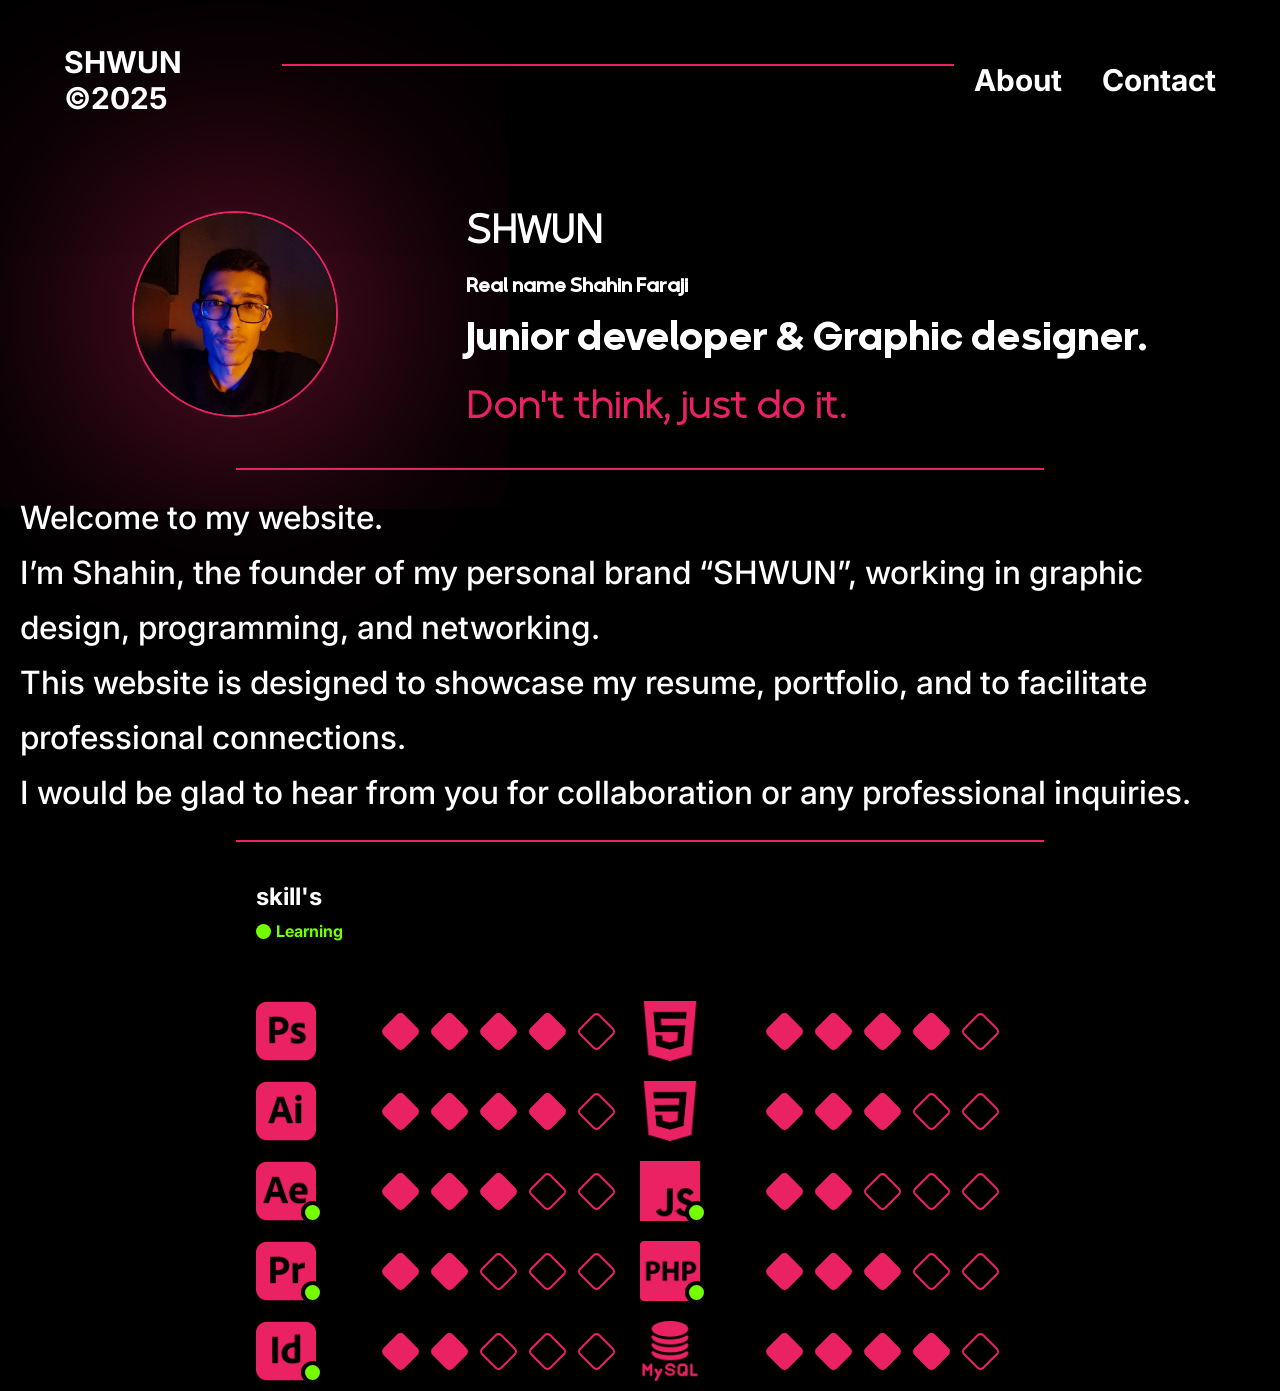
==== about.html @ 66fabd01 "Verstion one resume" ====
<!DOCTYPE html>
<html lang="en">
<link rel="stylesheet" href="style.css">
<link rel="icon" href="Image/Logo/Red_Old.png">

<head>
    <meta charset="UTF-8">
    <meta name="viewport" content="width=device-width, initial-scale=1.0">
    <title>SHWUN | About</title>
</head>

<body>
    <header>
        <div class="Nav_bar">
            <nav>
                <ul>
                    <li><a href="index.html" id="Home">SHWUN ©2025</a></li>
                    <hr>
                    <li><a href="">About</a></li>
                    <li><a href="">Contact</a></li>
                </ul>
            </nav>
        </div>
    </header>
    <section class="Ab">
        <div class="Intro2">
            <img src="Image/Profile/face.jpg" width="202" alt="" srcset="">
            <div>
                <h4>SHWUN</h4>
                <h5>Real name Shahin Faraji</h5>
                <h1>Junior developer & Graphic designer.</h1>
                <h3>Don't think, just do it.</h3>
            </div>
        </div>
        <hr>
        <div class="paragraph">
            <p>Welcome to my website. <br>
                I’m Shahin, the founder of my personal brand “SHWUN”, working in graphic design, programming, and
                networking. <br>
                This website is designed to showcase my resume, portfolio, and to facilitate professional connections.
                <br>
                I would be glad to hear from you for collaboration or any professional inquiries.
            </p>
        </div>
        <hr>
        <div class="skills">
            <div id="title">
                <h1>skill's</h1>
                <span id="Learn2"></span>
                <h4>Learning</h4>
            </div>
            <nav>
                <ul>
                    <li><a href=""><img src="Image/Icons/photoshop.png" alt="">
                            <div id="s1">
                                <span id="Box"></span>
                                <span id="Box"></span>
                                <span id="Box"></span>
                                <span id="Box"></span>
                                <span id="Box2"></span>
                            </div>
                        </a></li>
                    <li><a href=""><img src="Image/Icons/illustrator.png" alt="">
                            <div id="s2">
                                <span id="Box"></span>
                                <span id="Box"></span>
                                <span id="Box"></span>
                                <span id="Box"></span>
                                <span id="Box2"></span>
                            </div>
                        </a></li>
                    <li><a href=""><img src="Image/Icons/after-effects.png" alt=""><span id="learn"></span>
                            <div id="s3">
                                <span id="Box"></span>
                                <span id="Box"></span>
                                <span id="Box"></span>
                                <span id="Box2"></span>
                                <span id="Box2"></span>
                            </div>
                        </a></li>
                    <li><a href=""><img src="Image/Icons/premiere-pro.png" alt=""><span id="learn"></span>
                            <div id="s4">
                                <span id="Box"></span>
                                <span id="Box"></span>
                                <span id="Box2"></span>
                                <span id="Box2"></span>
                                <span id="Box2"></span>
                            </div>
                        </a></li>
                    <li><a href=""><img src="Image/Icons/indesign.png" alt=""><span id="learn"></span>
                            <div id="s5">
                                <span id="Box"></span>
                                <span id="Box"></span>
                                <span id="Box2"></span>
                                <span id="Box2"></span>
                                <span id="Box2"></span>
                            </div>
                        </a></li>
                </ul>
                <ul>
                    <li><a href=""><img src="Image/Icons/html-5-logo.png" alt="">
                            <div id="s6">
                                <span id="Box"></span>
                                <span id="Box"></span>
                                <span id="Box"></span>
                                <span id="Box"></span>
                                <span id="Box2"></span>
                            </div>
                        </a></li>
                    <li><a href=""><img src="Image/Icons/css-3.png" alt="">
                            <div id="s7">
                                <span id="Box"></span>
                                <span id="Box"></span>
                                <span id="Box"></span>
                                <span id="Box2"></span>
                                <span id="Box2"></span>
                            </div>
                        </a></li>
                    <li><a href=""><img src="Image/Icons/js.png" alt=""><span id="learn"></span>
                            <div id="s8">
                                <span id="Box"></span>
                                <span id="Box"></span>
                                <span id="Box2"></span>
                                <span id="Box2"></span>
                                <span id="Box2"></span>
                            </div>
                        </a></li>
                    <li><a href=""><img src="Image/Icons/php-programming-language.png" alt=""><span id="learn"></span>
                            <div id="s9">
                                <span id="Box"></span>
                                <span id="Box"></span>
                                <span id="Box"></span>
                                <span id="Box2"></span>
                                <span id="Box2"></span>
                            </div>
                        </a></li>
                    <li><a href=""><img src="Image/Icons/mysql.png" alt="">
                            <div id="s10">
                                <span id="Box"></span>
                                <span id="Box"></span>
                                <span id="Box"></span>
                                <span id="Box"></span>
                                <span id="Box2"></span>
                            </div>
                        </a></li>
                </ul>
            </nav>
            <script>
                // let s;
                // var develope = [htm = 4, cs = 3, js = 3, php = 3, msql = 4];
                // var graphic = [pho = 4, ai = 4, ae = 3, pr = 3, ind = 2];
                // // alert("here")
                // function boxSkills(select, idNum) {
                //     if (select >= 1) {
                //         console.log("here!");
                //         develope[idNum];
                //         console.log(develope[idNum]);
                //         for (var i = 1; i <= 5; i++) {
                //             var j = 5;
                //             if (develope[idNum] >= i && select == 1) {
                //                 s = document.getElementById("s" + i);
                //                 s.innerHTML += '<div id="Box"></div>';
                //                 console.log("here!");
                //             }
                //         }
                //     }
                // }

            </script>
        </div>
    </section>
</body>

</html>
---- style.css ----
* {
    margin: 0;
    padding: 0;
    border: 0;
}

::-moz-selection {
    background: #EA2264;
}

::selection {
    background: #EA2264;
}

@font-face {
    font-family: "inter-medium";
    src: url("Fonts/Inter_18pt-Medium.ttf");
}

@font-face {
    font-family: "inter-light";
    src: url("Fonts/Inter_18pt-Light.ttf");
}

@font-face {
    font-family: "inter-extra-light";
    src: url("Fonts/Inter_18pt-ExtraLight.ttf");
}

@font-face {
    font-family: "inter-bold";
    src: url("Fonts/Inter_18pt-Bold.ttf");
}

@font-face {
    font-family: "inter-extra-bold";
    src: url("Fonts/Inter_18pt-ExtraBold.ttf");
}

@font-face {
    font-family: "inter-Black";
    src: url("Fonts/Inter_18pt-Black.ttf");
}

@font-face {
    font-family: "kalame-extra-light";
    src: url("Fonts/Kalameh-ExtraLight.ttf");
}

@font-face {
    font-family: "kalame-light";
    src: url("Fonts/Kalameh-Light.ttf");
}

@font-face {
    font-family: "kalame-medium";
    src: url("Fonts/Kalameh-Medium.ttf");
}

@font-face {
    font-family: "kalame-bold";
    src: url("Fonts/Kalameh-Bold.ttf");
}

@font-face {
    font-family: "kalame-black";
    src: url("Fonts/Kalameh-Black.ttf");
}

body {
    background: #000;
    font-family: "inter-bold";
}

.Nav_bar {
    width: auto;
    padding: 44px;
}

.Nav_bar nav {
    position: relative;
}

.Nav_bar ul {
    list-style: none;
    display: flex;
}

.Nav_bar li {
    margin: auto 20px;
}

.Nav_bar a {
    color: #fff;
    text-decoration: none;
    font-size: 30px;
}

.Nav_bar a:hover {
    text-decoration: underline #EA2264;
}


.Nav_bar hr {
    width: 65%;
    height: 0;
    margin: 20px auto;
    border: 1px solid #EA2264;
}

.Intro {
    margin: 30px auto;
    display: grid;
    place-items: center;
}

.Intro img {
    border-radius: 50%;
    background: #EA2264;
    border: 2px solid #EA2264;
    box-shadow: 0 0 50vh #EA2264;
}

.Intro h4 {
    color: #fff;
    font-size: 40px;
    font-family: "kalame-light";
    margin: 5px auto;
}

.Intro h1 {
    color: #fff;
    font-size: 95px;
    line-height: 103px;
    font-family: "kalame-bold";
}

.Intro h3 {
    color: #EA2264;
    font-size: 40px;
    font-family: "kalame-extra-light";
}

.Intro h3::selection {
    background: #fff;
}

.Intro a {
    margin-top: 10px;
    padding: 15px 30px;
    background: #B7144A;
    border: 1px solid #EA2264;
    color: #fff;
    font-family: "kalame-medium";
    border-radius: 20px;
    text-decoration: none;
    box-shadow: 0 0 10vh #EA2264;
}

.Logo img {
    display: grid;
    place-items: center;
    margin: 20px auto;
}

.Intro2 {
    max-width: 127vh;
    margin: 30px auto;
    display: grid;
    place-items: center;
    grid-template-columns: auto auto;
}

.Intro2 img {
    border-radius: 50%;
    background: #EA2264;
    border: 2px solid #EA2264;
    box-shadow: 0 0 50vh #EA2264;
}

.Intro2 h4 {
    color: #fff;
    font-size: 40px;
    font-family: "kalame-light";
    margin: 5px auto;
}

.Intro2 h1 {
    color: #fff;
    font-size: 40px;
    /*line-height: 103px;*/
    font-family: "kalame-bold";
}

.Intro2 h3 {
    color: #EA2264;
    font-size: 40px;
    font-family: "kalame-extra-light";
}

.Intro2 h3::selection {
    background: #fff;
}

.Intro2 h5 {
    color: #fff;
    font-family: "kalame-medium";
    font-size: 20px;
}

.Intro2 a {
    margin-top: 10px;
    padding: 15px 30px;
    background: #B7144A;
    border: 1px solid #EA2264;
    color: #fff;
    font-family: "kalame-medium";
    border-radius: 20px;
    text-decoration: none;
    box-shadow: 0 0 10vh #EA2264;
}

.Ab hr {
    width: 63%;
    height: 0;
    margin: 20px auto;
    border: 1px solid #EA2264;
}

.paragraph {
    margin: auto;
    max-width: 1240px;
    align-items: center;
}

.paragraph p {
    color: #fff;
    font-size: 32px;
    font-family: "inter-medium";
    line-height: 55px;
}
.skills nav{
    max-width: 60%;
    margin: 10px auto;
    display: grid;
    grid-template-columns: auto auto;
}
.skills h1{
    color: #fff;
    margin-bottom: 10px;
}
#title{
    width: 60%;
    margin: 40px auto;
}
#title h4{
    color: #73ff00;
    margin-left: 20px;
}
#Learn2{
    width: 15px;
    height: 15px;
    background: #73ff00;
    border-radius: 50%;
    margin-top: 3px;
    position: absolute;
}
.skills li{
    margin-top: 20px;
}
.skills nav a{
    display: grid;
    grid-template-columns: 100px 100px;
}
.skills nav img{
    width: 60px;
    
}

.skills nav ul li div{
    width: 60%;
    height: auto;
    margin: auto;
    display: grid;
    grid-template-columns: auto auto auto auto auto;
}
.skills a:hover {
    box-shadow: 0 0 10vh #EA2264;
}
#learn{
    width: 15px;
    height: 15px;
    background: #73ff00;
    border: 4px solid #000;
    border-radius: 50%;
    position: absolute;
    margin-top: 40px;
    margin-left: 45px;
}

#Box{
    background: #EA2264;
    border: 2px solid #EA2264;
    width: 25px;
    height: 25px;
    border-radius: 5px;
    transform: rotate(45deg);
    margin: auto 10px;
}
#Box2{
    background: #000;
    border: 2px solid #EA2264;
    width: 25px;
    height: 25px;
    border-radius: 5px;
    transform: rotate(45deg);
    margin: auto 10px;
}
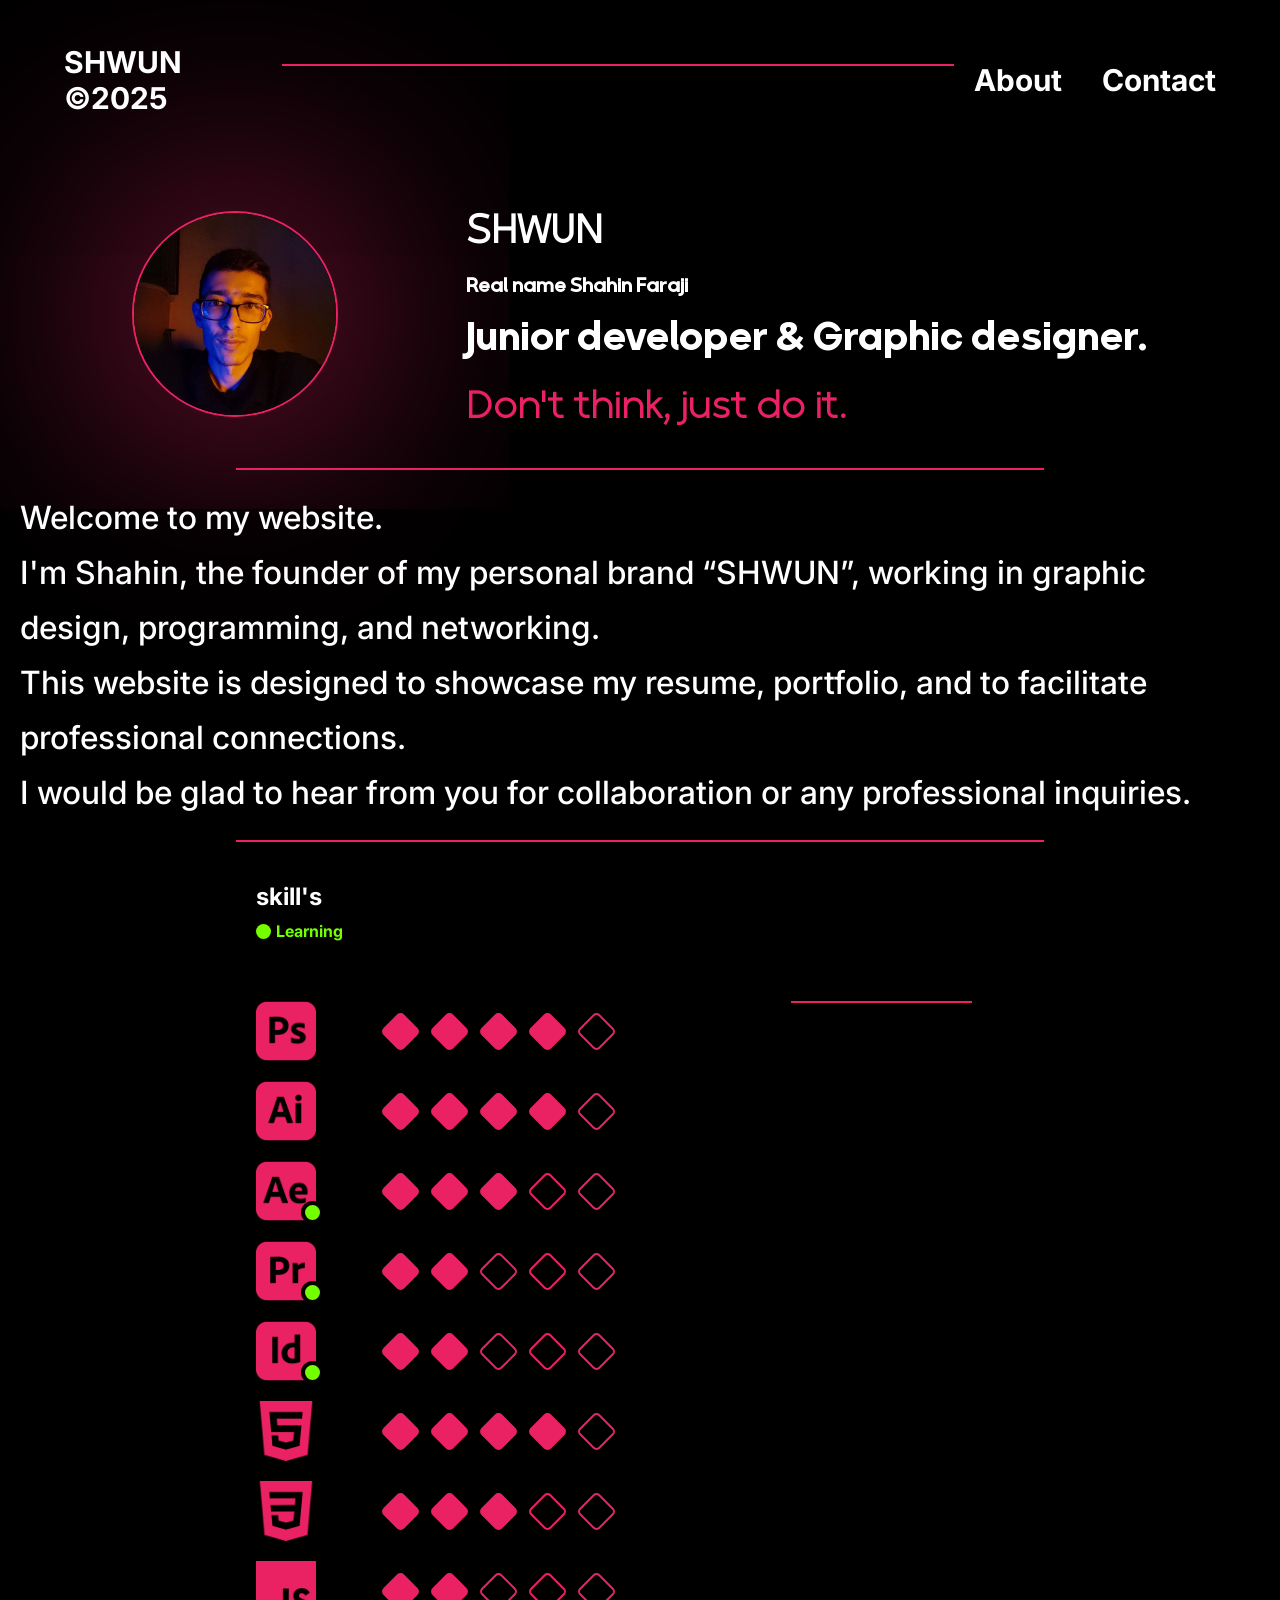
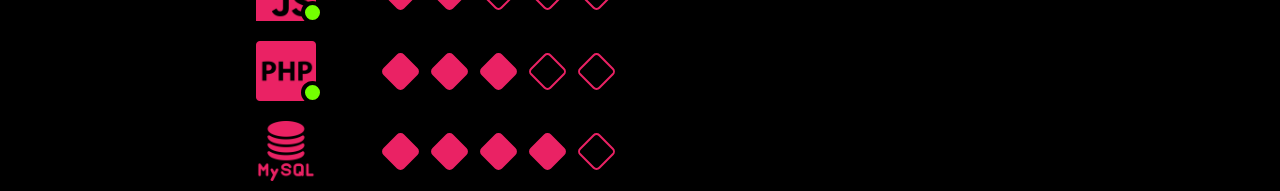
==== commit f6eadb6b: "respawns display for mobile device v2.0.0" ====
--- a/about.html
+++ b/about.html
@@ -1,6 +1,7 @@
 <!DOCTYPE html>
 <html lang="en">
 <link rel="stylesheet" href="style.css">
+<link rel="stylesheet" href="styles/view-port.css">
 <link rel="icon" href="Image/Logo/Red_Old.png">
 
 <head>
@@ -10,14 +11,20 @@
 </head>
 
 <body>
+    <div id="mobile-display">
+        <li onclick="menu_list()"><img src="Image/Icons/back-arrow.png" width="50" alt=""></li>
+        <li><a href="about.html">About</a></li>
+        <li><a href="">Contact</a></li>
+    </div>
     <header>
         <div class="Nav_bar">
             <nav>
                 <ul>
                     <li><a href="index.html" id="Home">SHWUN ©2025</a></li>
                     <hr>
-                    <li><a href="">About</a></li>
-                    <li><a href="">Contact</a></li>
+                    <li id="menu"><a href="">About</a></li>
+                    <li id="menu"><a href="">Contact</a></li>
+                    <li id="menu-buttom" onclick="menu_list()"><img src="Image/Icons/menu.png" width="20" alt=""></li>
                 </ul>
             </nav>
         </div>
@@ -35,7 +42,7 @@
         <hr>
         <div class="paragraph">
             <p>Welcome to my website. <br>
-                I’m Shahin, the founder of my personal brand “SHWUN”, working in graphic design, programming, and
+                I'm Shahin, the founder of my personal brand “SHWUN”, working in graphic design, programming, and
                 networking. <br>
                 This website is designed to showcase my resume, portfolio, and to facilitate professional connections.
                 <br>
@@ -97,6 +104,7 @@
                             </div>
                         </a></li>
                 </ul>
+                <hr>
                 <ul>
                     <li><a href=""><img src="Image/Icons/html-5-logo.png" alt="">
                             <div id="s6">
--- a/style.css
+++ b/style.css
@@ -75,6 +75,7 @@
 .Nav_bar {
     width: auto;
     padding: 44px;
+    z-index: 5;
 }
 
 .Nav_bar nav {
@@ -107,6 +108,20 @@
     margin: 20px auto;
     border: 1px solid #EA2264;
 }
+#mobile-display {
+        width: 100%;
+        height: 100%;
+        position: fixed;
+        display: none;
+        padding-top: 200px;
+        z-index: 1;
+        background: rgba(0, 0, 0, 0.9);
+        transition: all 0.5s;
+    }
+
+#menu-buttom{
+    display: none;
+}
 
 .Intro {
     margin: 30px auto;
@@ -133,6 +148,11 @@
     font-size: 95px;
     line-height: 103px;
     font-family: "kalame-bold";
+}
+
+.Intro h2{
+    color: #fff;
+    font-family: "kalame-extra-light";
 }
 
 .Intro h3 {
--- a/styles/view-port.css
+++ b/styles/view-port.css
@@ -0,0 +1,101 @@
+@media only screen and (max-width: 700px) {
+
+    .Nav_bar a {
+        text-decoration: none;
+        font-size: 20px;
+        display: block;
+    }
+
+    .Intro img {
+        width: 150px;
+    }
+
+    #menu {
+        position: absolute;
+        display: none;
+        z-index: 1;
+    }
+
+    .Intro h1 {
+        font-size: 40px;
+        line-height: 50px;
+        font-family: "kalame-bold";
+    }
+
+    .Intro h3 {
+        font-size: 25px;
+        font-family: "kalame-light";
+    }
+
+    .Intro h4 {
+        font-size: 30px;
+        font-family: "kalame-light";
+    }
+
+    #mobile-display {
+        width: 100%;
+        height: 100%;
+        position: fixed;
+        display: none;
+        padding-top: 200px;
+        z-index: 1;
+        background: rgba(0, 0, 0, 0.9);
+        transition: all 0.5s;
+    }
+
+    #mobile-display li {
+        width: fit-content;
+        margin: 50px auto;
+        list-style: none;
+    }
+
+    #mobile-display a {
+        color: #fff;
+        font-size: 40px;
+        text-decoration: none;
+    }
+
+    #menu-buttom {
+        display: block;
+        margin: auto 20px auto 40px;
+    }
+
+    .Intro2 {
+        max-width: 127vh;
+        margin: 30px auto;
+        display: grid;
+        text-align: center;
+        place-items: center;
+        grid-template-columns: auto;
+    }
+
+    .Intro2 h4 {
+        font-size: 30px;
+    }
+
+    .Intro2 h3 {
+        font-size: 25px;
+    }
+
+    .Intro2 h1 {
+        font-size: 35px;
+        line-height: 50px;
+    }
+
+    .paragraph p {
+        font-size: 16px;
+        line-height: 30px;
+        margin: 20px;
+    }
+
+    #title {
+        margin: auto 20px;
+    }
+
+    .skills nav {
+        margin: 0;
+        transform: scale(0.8);
+        display: grid;
+        grid-template-columns: auto;
+    }
+}
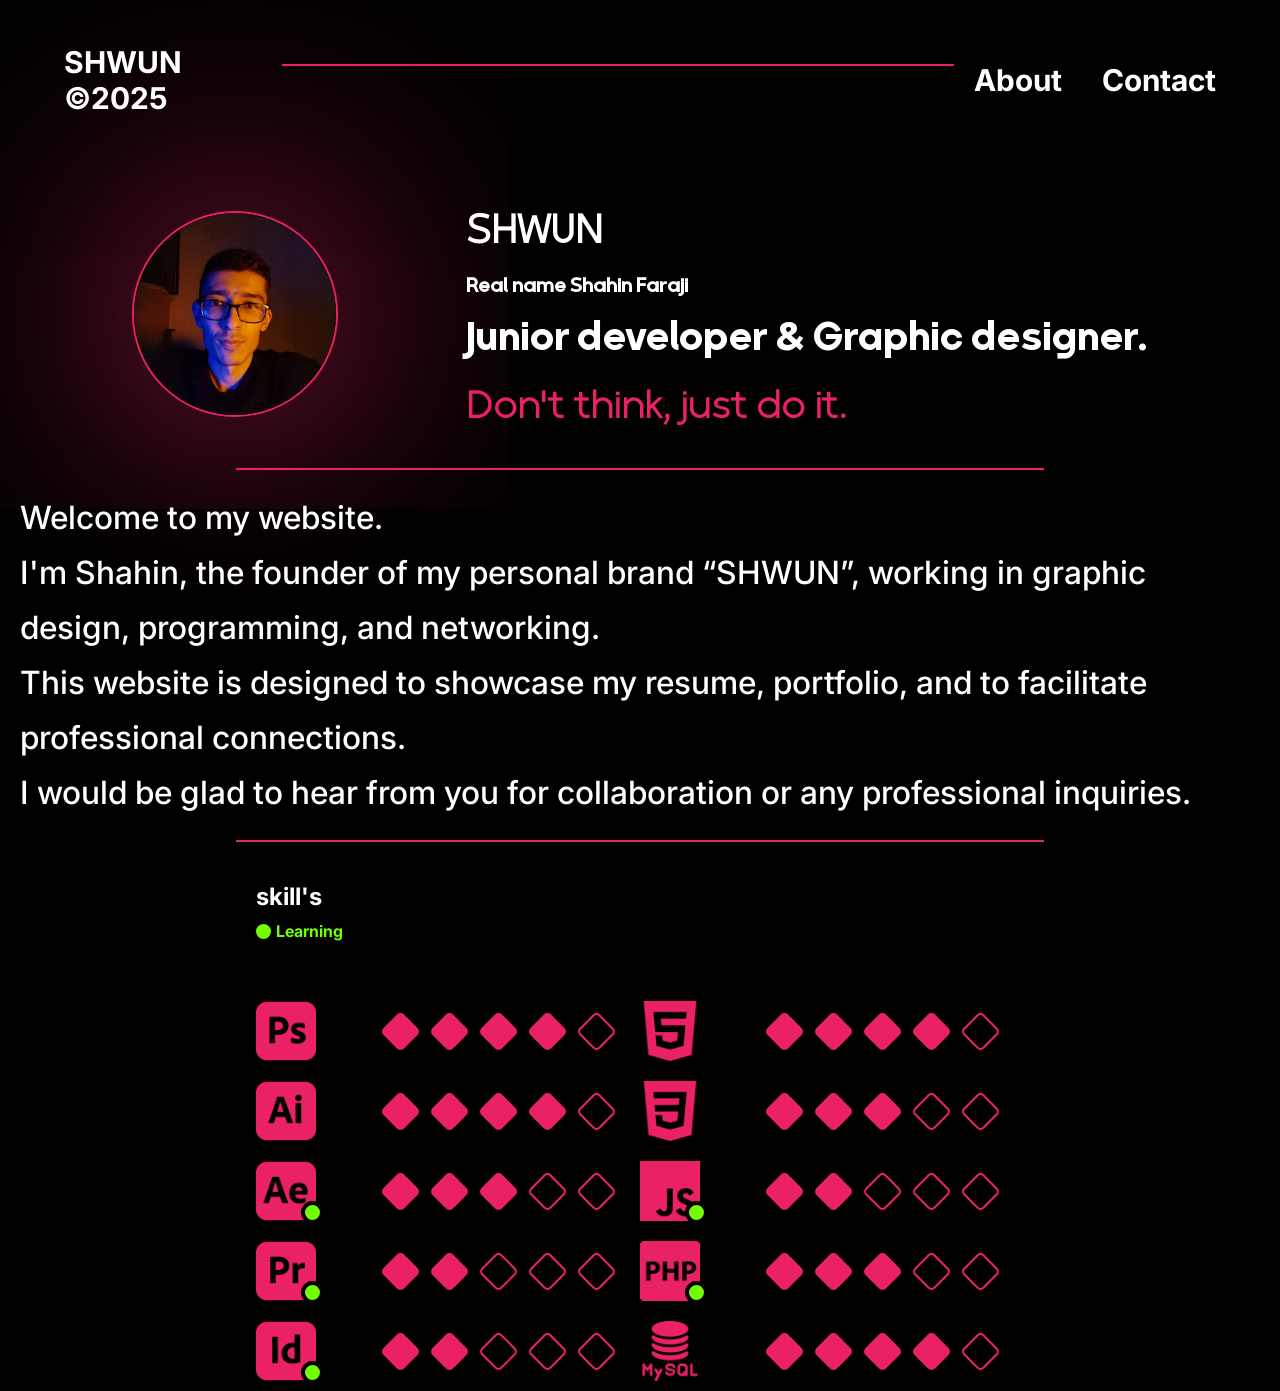
==== commit 20791aa3: "respawns display for mobile device v2.0.0" ====
--- a/about.html
+++ b/about.html
@@ -104,7 +104,7 @@
                             </div>
                         </a></li>
                 </ul>
-                <hr>
+                <hr id="res">
                 <ul>
                     <li><a href=""><img src="Image/Icons/html-5-logo.png" alt="">
                             <div id="s6">
--- a/style.css
+++ b/style.css
@@ -108,18 +108,19 @@
     margin: 20px auto;
     border: 1px solid #EA2264;
 }
+
 #mobile-display {
-        width: 100%;
-        height: 100%;
-        position: fixed;
-        display: none;
-        padding-top: 200px;
-        z-index: 1;
-        background: rgba(0, 0, 0, 0.9);
-        transition: all 0.5s;
-    }
-
-#menu-buttom{
+    width: 100%;
+    height: 100%;
+    position: fixed;
+    display: none;
+    padding-top: 200px;
+    z-index: 1;
+    background: rgba(0, 0, 0, 0.9);
+    transition: all 0.5s;
+}
+
+#menu-buttom {
     display: none;
 }
 
@@ -150,7 +151,7 @@
     font-family: "kalame-bold";
 }
 
-.Intro h2{
+.Intro h2 {
     color: #fff;
     font-family: "kalame-extra-light";
 }
@@ -259,25 +260,30 @@
     font-family: "inter-medium";
     line-height: 55px;
 }
-.skills nav{
+
+.skills nav {
     max-width: 60%;
     margin: 10px auto;
     display: grid;
     grid-template-columns: auto auto;
 }
-.skills h1{
+
+.skills h1 {
     color: #fff;
     margin-bottom: 10px;
 }
-#title{
+
+#title {
     width: 60%;
     margin: 40px auto;
 }
-#title h4{
+
+#title h4 {
     color: #73ff00;
     margin-left: 20px;
 }
-#Learn2{
+
+#Learn2 {
     width: 15px;
     height: 15px;
     background: #73ff00;
@@ -285,29 +291,38 @@
     margin-top: 3px;
     position: absolute;
 }
-.skills li{
+
+.skills li {
     margin-top: 20px;
 }
-.skills nav a{
+
+.skills nav a {
     display: grid;
     grid-template-columns: 100px 100px;
 }
-.skills nav img{
+
+.skills nav img {
     width: 60px;
-    
-}
-
-.skills nav ul li div{
+
+}
+
+.skills nav ul li div {
     width: 60%;
     height: auto;
     margin: auto;
     display: grid;
     grid-template-columns: auto auto auto auto auto;
 }
+
 .skills a:hover {
     box-shadow: 0 0 10vh #EA2264;
 }
-#learn{
+
+#res {
+    display: none;
+}
+
+#learn {
     width: 15px;
     height: 15px;
     background: #73ff00;
@@ -318,7 +333,7 @@
     margin-left: 45px;
 }
 
-#Box{
+#Box {
     background: #EA2264;
     border: 2px solid #EA2264;
     width: 25px;
@@ -327,7 +342,8 @@
     transform: rotate(45deg);
     margin: auto 10px;
 }
-#Box2{
+
+#Box2 {
     background: #000;
     border: 2px solid #EA2264;
     width: 25px;
--- a/styles/view-port.css
+++ b/styles/view-port.css
@@ -98,4 +98,8 @@
         display: grid;
         grid-template-columns: auto;
     }
+
+    #res {
+        display: block;
+    }
 }
